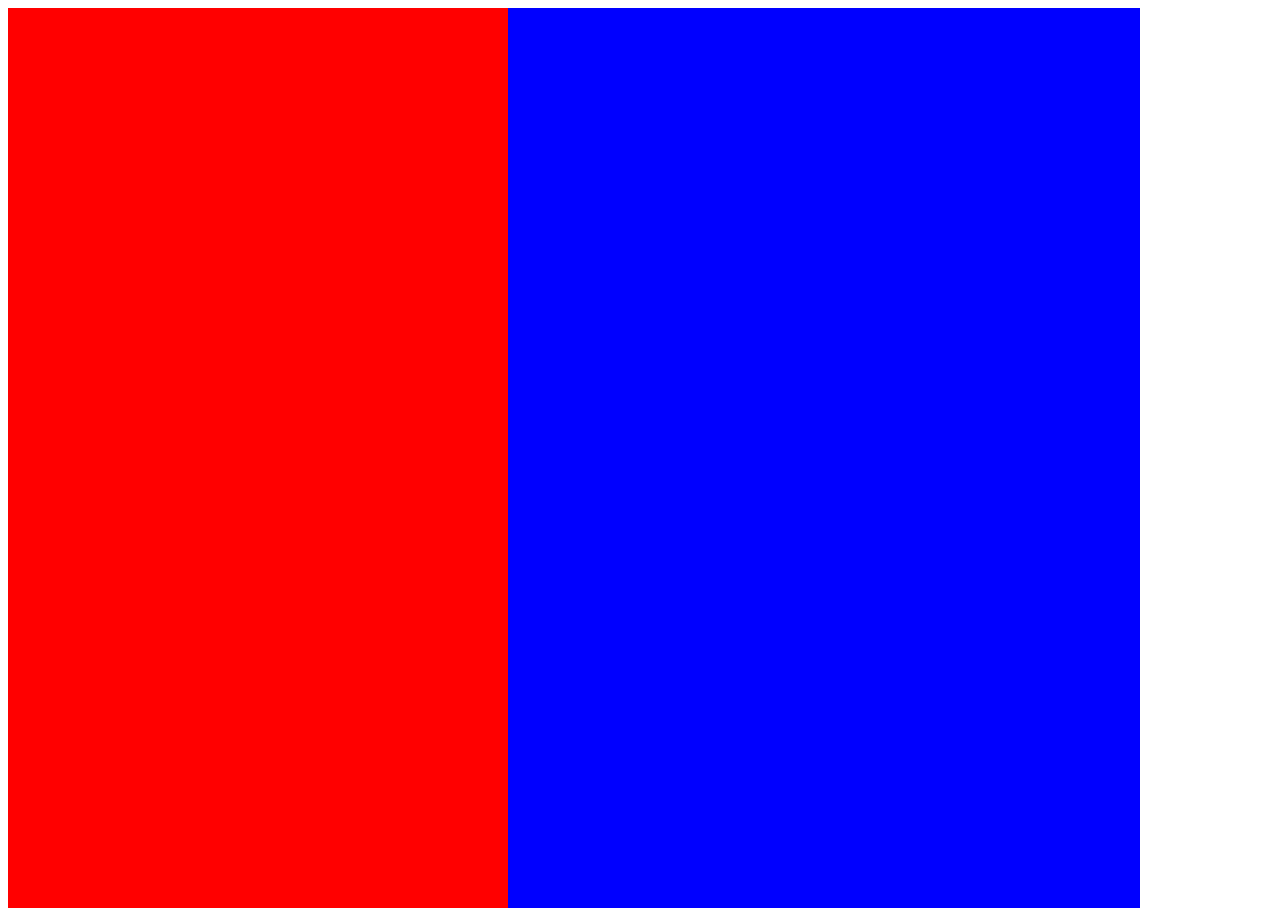
==== 5 may/df.html @ 8b5d7cec "First code" ====
<!DOCTYPE html>
<html lang="en">
<head>
    <meta charset="UTF-8">
    <meta name="viewport" content="width=device-width, initial-scale=1.0">
    <title>Document</title>
    <style>
.main{
    height: 100vh;
    display: flex;
    max-width: 100%;
    overflow: auto;
    width: 100%;
}
.box1{
    width: 500px;
    background-color: red;
    flex-shrink: 0;
}
.box2{
    width: 50%;
    background-color: blue;
      flex-shrink: 0;
}
    </style>
</head>
<body>
    <div class="main">
        <div class="box1"></div>
        <div class="box2"></div>
    </div>
</body>
</html>
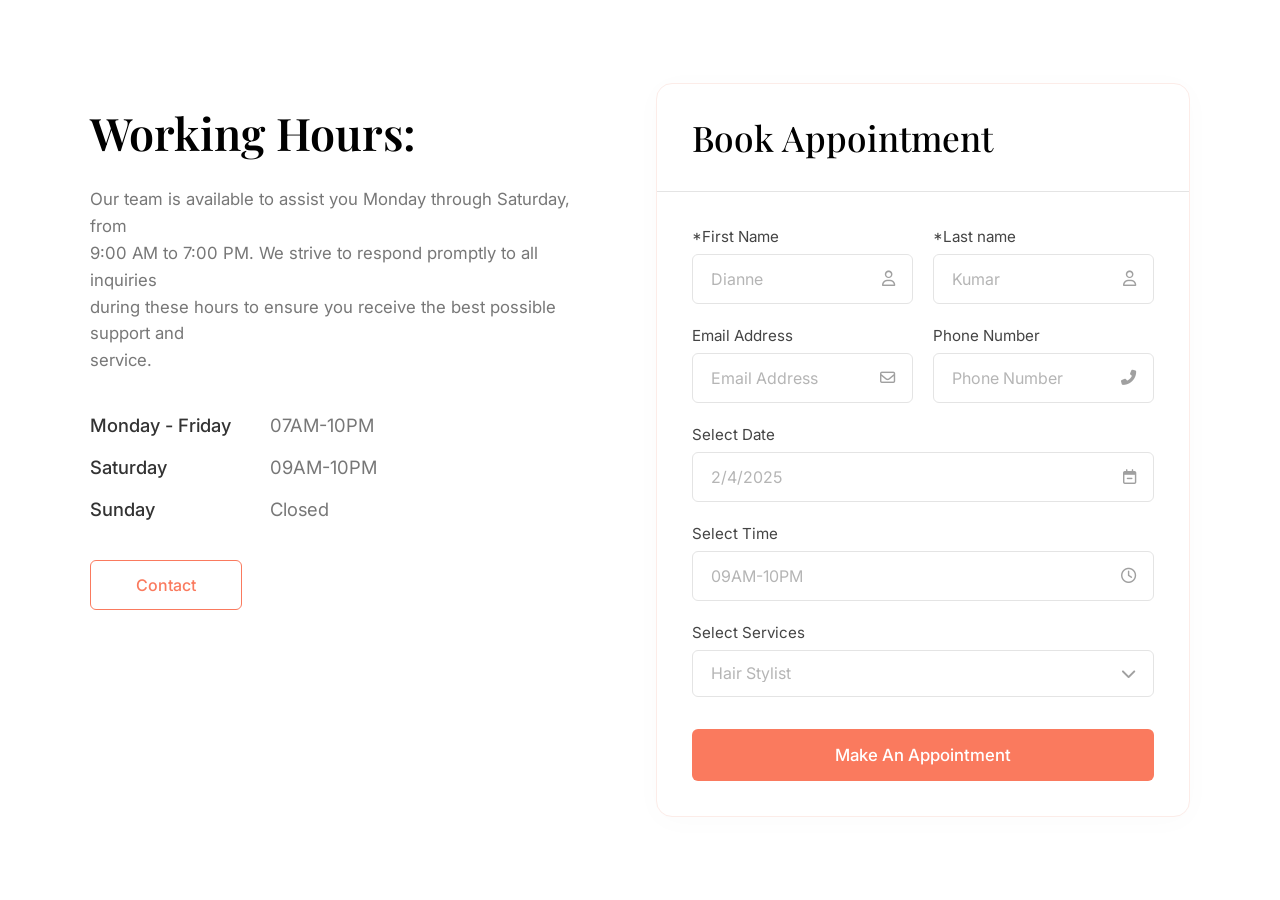
==== commit bac4e288: "next-laptop" ====
--- a/5 may/df.html
+++ b/5 may/df.html
@@ -3,31 +3,351 @@
 <head>
     <meta charset="UTF-8">
     <meta name="viewport" content="width=device-width, initial-scale=1.0">
-    <title>Document</title>
+    <title>Appointment Booking</title>
+    
+    <!-- Fonts -->
+    <link rel="preconnect" href="https://fonts.googleapis.com">
+    <link rel="preconnect" href="https://fonts.gstatic.com" crossorigin>
+    <link href="https://fonts.googleapis.com/css2?family=Inter:wght@400;500&family=Playfair+Display:wght@500;600&display=swap" rel="stylesheet">
+    
+    <!-- Icons -->
+    <link rel="stylesheet" href="https://cdnjs.cloudflare.com/ajax/libs/font-awesome/6.4.0/css/all.min.css">
+
     <style>
-.main{
-    height: 100vh;
-    display: flex;
-    max-width: 100%;
-    overflow: auto;
-    width: 100%;
-}
-.box1{
-    width: 500px;
-    background-color: red;
-    flex-shrink: 0;
-}
-.box2{
-    width: 50%;
-    background-color: blue;
-      flex-shrink: 0;
-}
+        :root {
+            --primary: #fa7a5e;
+            --primary-hover: #e56a4f;
+            --text-dark: #222222;
+            --text-light: #777777;
+            --border-color: #e4e4e4;
+            --card-border: #fcece8;
+            --bg-color: #ffffff;
+            --font-serif: 'Playfair Display', serif;
+            --font-sans: 'Inter', sans-serif;
+        }
+
+        * {
+            margin: 0;
+            padding: 0;
+            box-sizing: border-box;
+        }
+
+        body {
+            font-family: var(--font-sans);
+            background-color: var(--bg-color);
+            color: var(--text-dark);
+            display: flex;
+            justify-content: center;
+            align-items: center;
+            min-height: 100vh;
+            padding: 40px 20px;
+        }
+
+        .container {
+            display: flex;
+            max-width: 1100px;
+            width: 100%;
+            gap: 80px;
+            align-items: flex-start;
+        }
+
+        /* --- Left Section (Info) --- */
+        .info-section {
+            flex: 1;
+            padding-top: 20px;
+        }
+
+        .info-section h1 {
+            font-family: var(--font-serif);
+            font-size: 2.8rem;
+            font-weight: 600;
+            margin-bottom: 24px;
+            color: #000;
+        }
+
+        .description {
+            color: var(--text-light);
+            line-height: 1.6;
+            font-size: 1.05rem;
+            margin-bottom: 40px;
+        }
+
+        .schedule {
+            display: flex;
+            flex-direction: column;
+            gap: 20px;
+            margin-bottom: 40px;
+        }
+
+        .schedule-row {
+            display: flex;
+            font-size: 1.15rem;
+        }
+
+        .day {
+            font-weight: 500;
+            color: #333;
+            width: 180px;
+        }
+
+        .time {
+            color: var(--text-light);
+            font-weight: 400;
+        }
+
+        .btn {
+            font-family: var(--font-sans);
+            font-size: 1rem;
+            font-weight: 500;
+            border-radius: 6px;
+            cursor: pointer;
+            transition: all 0.3s ease;
+            text-align: center;
+        }
+
+        .btn-outline {
+            background: transparent;
+            color: var(--primary);
+            border: 1px solid var(--primary);
+            padding: 14px 45px;
+        }
+
+        .btn-outline:hover {
+            background: #fff5f2;
+        }
+
+        /* --- Right Section (Form) --- */
+        .form-section {
+            flex: 1.1;
+        }
+
+        .form-card {
+            background: var(--bg-color);
+            border: 1px solid var(--card-border);
+            border-radius: 16px;
+            box-shadow: 0 4px 30px rgba(0, 0, 0, 0.02);
+            overflow: hidden;
+        }
+
+        .form-header {
+            padding: 30px 35px;
+            border-bottom: 1px solid var(--border-color);
+        }
+
+        .form-header h2 {
+            font-family: var(--font-serif);
+            font-size: 2.2rem;
+            font-weight: 500;
+            color: #000;
+        }
+
+        .appointment-form {
+            padding: 35px;
+            display: flex;
+            flex-direction: column;
+            gap: 22px;
+        }
+
+        .input-row {
+            display: flex;
+            gap: 20px;
+        }
+
+        .input-group {
+            display: flex;
+            flex-direction: column;
+            flex: 1;
+            gap: 8px;
+        }
+
+        .input-group label {
+            font-size: 0.95rem;
+            color: #444;
+        }
+
+        .input-wrapper {
+            position: relative;
+            display: flex;
+            align-items: center;
+        }
+
+        .input-wrapper input,
+        .input-wrapper select {
+            width: 100%;
+            padding: 14px 45px 14px 18px;
+            border: 1px solid var(--border-color);
+            border-radius: 6px;
+            font-family: var(--font-sans);
+            font-size: 1rem;
+            color: var(--text-dark);
+            outline: none;
+            transition: border-color 0.2s ease;
+            background: #fff;
+        }
+
+        .input-wrapper input::placeholder {
+            color: #b5b5b5;
+        }
+
+        .input-wrapper input:focus,
+        .input-wrapper select:focus {
+            border-color: var(--primary);
+        }
+
+        .input-wrapper i {
+            position: absolute;
+            right: 18px;
+            color: #a0a0a0;
+            pointer-events: none;
+            font-size: 0.95rem;
+        }
+
+        /* Select Dropdown Styling */
+        .input-wrapper select {
+            appearance: none;
+            -webkit-appearance: none;
+            -moz-appearance: none;
+            color: #b5b5b5; /* Matches placeholder text color for exact look */
+            cursor: pointer;
+        }
+
+        .btn-primary {
+            background: var(--primary);
+            color: #ffffff;
+            border: none;
+            padding: 16px;
+            width: 100%;
+            font-size: 1.05rem;
+            border-radius: 6px;
+            margin-top: 10px;
+        }
+
+        .btn-primary:hover {
+            background: var(--primary-hover);
+        }
+
+        /* --- Responsive Design --- */
+        @media (max-width: 900px) {
+            .container {
+                flex-direction: column;
+                gap: 50px;
+            }
+            .info-section, .form-section {
+                width: 100%;
+            }
+            .input-row {
+                flex-direction: column;
+                gap: 22px;
+            }
+        }
     </style>
 </head>
 <body>
-    <div class="main">
-        <div class="box1"></div>
-        <div class="box2"></div>
+
+    <div class="container">
+        <!-- Left Information Section -->
+        <div class="info-section">
+            <h1>Working Hours:</h1>
+            <p class="description">Our team is available to assist you Monday through Saturday, from<br>9:00 AM to 7:00 PM. We strive to respond promptly to all inquiries<br>during these hours to ensure you receive the best possible support and<br>service.</p>
+            
+            <div class="schedule">
+                <div class="schedule-row">
+                    <span class="day">Monday - Friday</span>
+                    <span class="time">07AM-10PM</span>
+                </div>
+                <div class="schedule-row">
+                    <span class="day">Saturday</span>
+                    <span class="time">09AM-10PM</span>
+                </div>
+                <div class="schedule-row">
+                    <span class="day">Sunday</span>
+                    <span class="time">Closed</span>
+                </div>
+            </div>
+
+            <button class="btn btn-outline">Contact</button>
+        </div>
+
+        <!-- Right Form Section -->
+        <div class="form-section">
+            <div class="form-card">
+                <div class="form-header">
+                    <h2>Book Appointment</h2>
+                </div>
+                
+                <form class="appointment-form" onsubmit="event.preventDefault();">
+                    <!-- First & Last Name -->
+                    <div class="input-row">
+                        <div class="input-group">
+                            <label>*First Name</label>
+                            <div class="input-wrapper">
+                                <input type="text" placeholder="Dianne">
+                                <i class="far fa-user"></i>
+                            </div>
+                        </div>
+                        <div class="input-group">
+                            <label>*Last name</label>
+                            <div class="input-wrapper">
+                                <input type="text" placeholder="Kumar">
+                                <i class="far fa-user"></i>
+                            </div>
+                        </div>
+                    </div>
+
+                    <!-- Email & Phone -->
+                    <div class="input-row">
+                        <div class="input-group">
+                            <label>Email Address</label>
+                            <div class="input-wrapper">
+                                <input type="email" placeholder="Email Address">
+                                <i class="far fa-envelope"></i>
+                            </div>
+                        </div>
+                        <div class="input-group">
+                            <label>Phone Number</label>
+                            <div class="input-wrapper">
+                                <input type="tel" placeholder="Phone Number">
+                                <i class="fas fa-phone-alt"></i>
+                            </div>
+                        </div>
+                    </div>
+
+                    <!-- Date -->
+                    <div class="input-group">
+                        <label>Select Date</label>
+                        <div class="input-wrapper">
+                            <input type="text" placeholder="2/4/2025">
+                            <i class="far fa-calendar-minus"></i>
+                        </div>
+                    </div>
+
+                    <!-- Time -->
+                    <div class="input-group">
+                        <label>Select Time</label>
+                        <div class="input-wrapper">
+                            <input type="text" placeholder="09AM-10PM">
+                            <i class="far fa-clock"></i>
+                        </div>
+                    </div>
+
+                    <!-- Services -->
+                    <div class="input-group">
+                        <label>Select Services</label>
+                        <div class="input-wrapper">
+                            <select>
+                                <option value="" disabled selected hidden>Hair Stylist</option>
+                                <option value="hair">Hair Stylist</option>
+                                <option value="makeup">Makeup Artist</option>
+                            </select>
+                            <i class="fas fa-chevron-down"></i>
+                        </div>
+                    </div>
+
+                    <button type="submit" class="btn btn-primary">Make An Appointment</button>
+                </form>
+            </div>
+        </div>
     </div>
+
 </body>
 </html>
